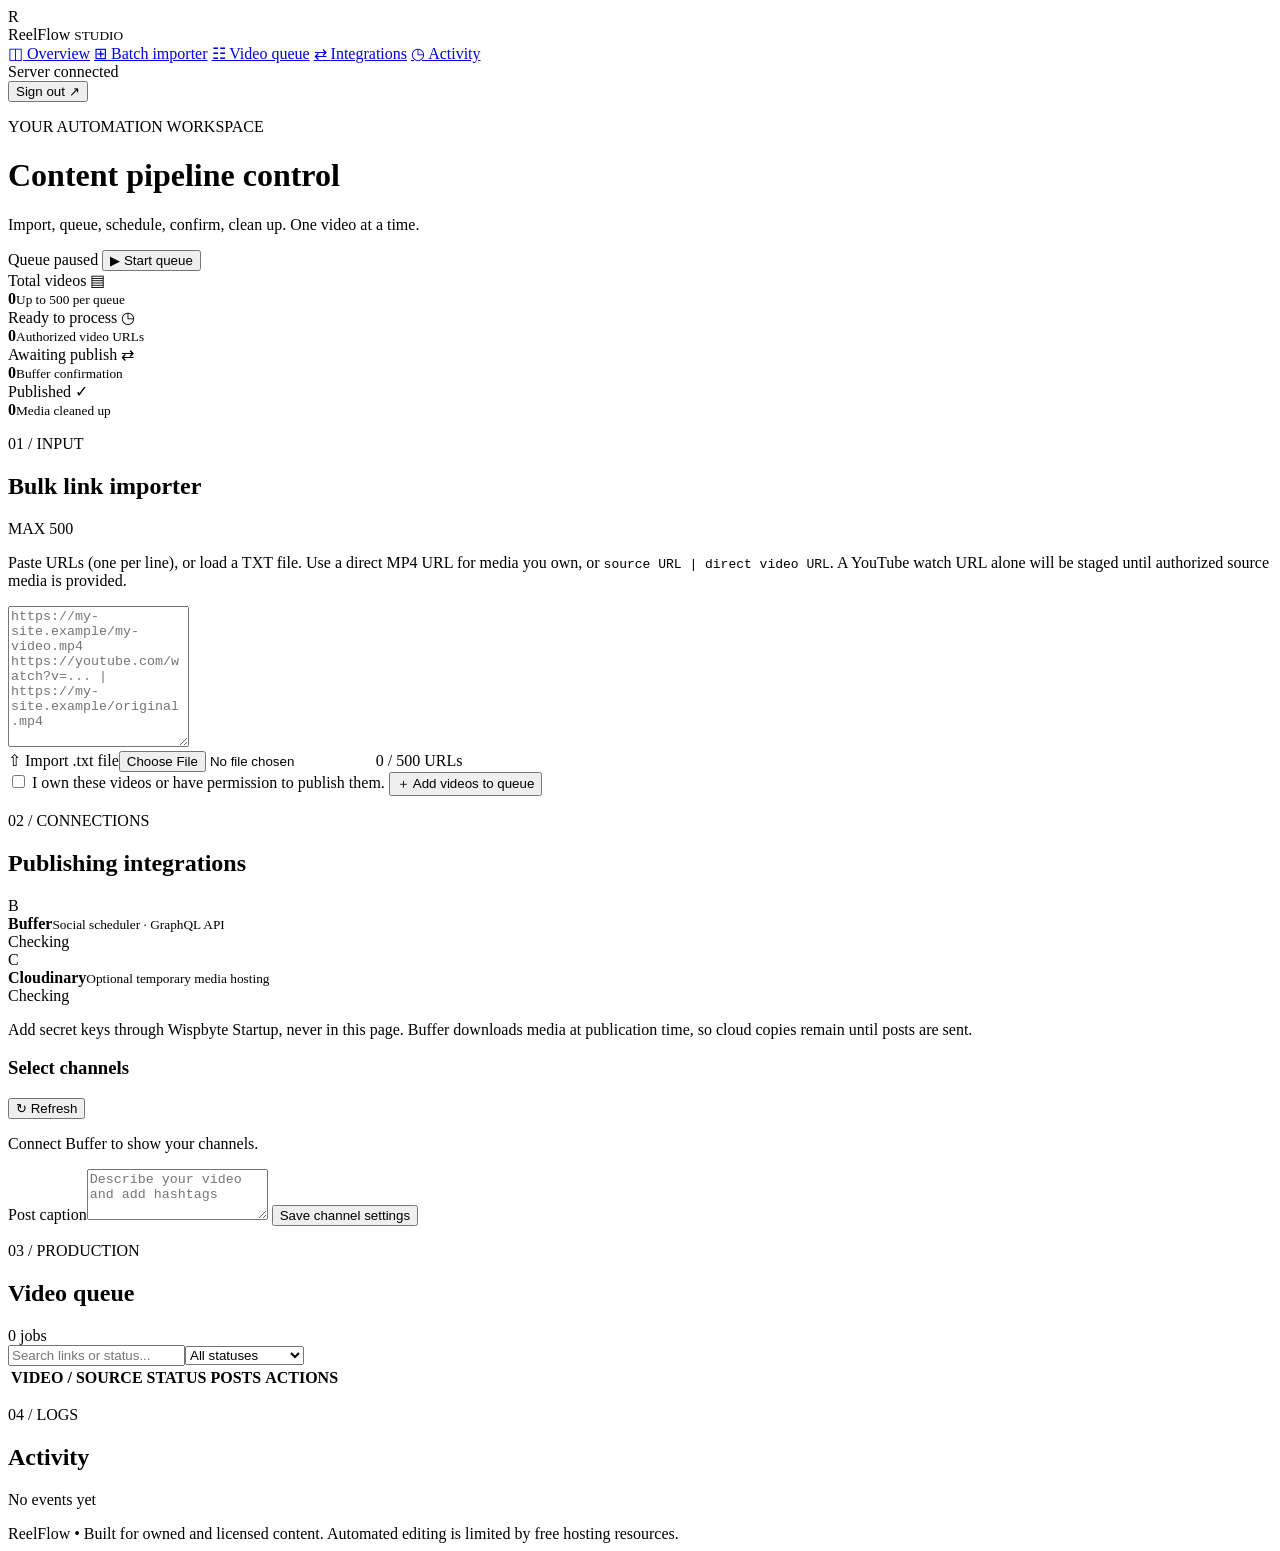
==== templates/index.html @ acba9e71 "Add ReelFlow responsive web dashboard layout" ====
<!doctype html>
<html lang="en">
<head>
<meta charset="utf-8"><meta name="viewport" content="width=device-width,initial-scale=1">
<meta name="csrf-token" content="{{ csrf }}">
<title>ReelFlow · Studio</title>
<link rel="stylesheet" href="/static/style.css">
<script src="/static/app.js" defer></script>
</head>
<body>
<div class="shell">
<aside class="sidebar">
  <div class="brand"><div class="logo">R</div><span>ReelFlow <small>STUDIO</small></span></div>
  <nav><a class="active" href="#overview">◫ <span>Overview</span></a>
    <a href="#import">⊞ <span>Batch importer</span></a>
    <a href="#queue">☷ <span>Video queue</span></a>
    <a href="#integrations">⇄ <span>Integrations</span></a>
    <a href="#activity">◷ <span>Activity</span></a></nav>
  <div class="aside-bottom"><div class="server"><span class="pulse"></span> Server connected</div>
  <form action="/logout" method="post"><button class="logout" type="submit">Sign out ↗</button></form></div>
</aside>
<main>
<header><div><p class="eyebrow">YOUR AUTOMATION WORKSPACE</p><h1 id="overview">Content pipeline <span class="gradient">control</span></h1>
<p class="muted">Import, queue, schedule, confirm, clean up. One video at a time.</p></div>
<div class="header-actions"><span id="mode" class="pill muted-pill">Queue paused</span>
<button id="toggle" class="primary" type="button">▶ Start queue</button></div></header>
<section class="stats">
<article><div class="stat-label">Total videos <span>▤</span></div><strong id="stat-total">0</strong><small>Up to 500 per queue</small></article>
<article><div class="stat-label">Ready to process <span>◷</span></div><strong id="stat-ready">0</strong><small>Authorized video URLs</small></article>
<article><div class="stat-label">Awaiting publish <span>⇄</span></div><strong id="stat-wait">0</strong><small>Buffer confirmation</small></article>
<article><div class="stat-label">Published <span>✓</span></div><strong id="stat-done">0</strong><small>Media cleaned up</small></article>
</section>
<div class="columns">
<section class="panel" id="import">
<div class="panel-title"><div><p class="eyebrow">01 / INPUT</p><h2>Bulk link importer</h2></div><span class="chip">MAX 500</span></div>
<p class="muted small">Paste URLs (one per line), or load a TXT file. Use a direct MP4 URL for media you own, or <code>source URL | direct video URL</code>. A YouTube watch URL alone will be staged until authorized source media is provided.</p>
<textarea id="links" rows="9" placeholder="https://my-site.example/my-video.mp4&#10;https://youtube.com/watch?v=... | https://my-site.example/original.mp4"></textarea>
<div class="file-row"><label class="file-btn" for="file">⇧ Import .txt file</label><input id="file" type="file" accept=".txt,.csv,text/plain">
<span id="line-count">0 / 500 URLs</span></div>
<label class="rights"><input id="rights" type="checkbox"> I own these videos or have permission to publish them.</label>
<button class="primary wide" id="add" type="button">＋ Add videos to queue</button>
</section>
<section class="panel" id="integrations">
<div class="panel-title"><div><p class="eyebrow">02 / CONNECTIONS</p><h2>Publishing integrations</h2></div></div>
<div class="integration"><div class="integ-icon">B</div><div><b>Buffer</b><small>Social scheduler · GraphQL API</small></div><span class="dot-badge" id="buffer-connection">Checking</span></div>
<div class="integration"><div class="integ-icon">C</div><div><b>Cloudinary</b><small>Optional temporary media hosting</small></div><span class="dot-badge" id="cloud-connection">Checking</span></div>
<p class="muted small">Add secret keys through Wispbyte Startup, never in this page. Buffer downloads media at publication time, so cloud copies remain until posts are sent.</p>
<div class="section-line"></div>
<div class="flex-between"><h3>Select channels</h3><button class="ghost" id="refresh-channels">↻ Refresh</button></div>
<div id="channels"><p class="muted small">Connect Buffer to show your channels.</p></div>
<label class="caption-label">Post caption<textarea id="caption" rows="3" placeholder="Describe your video and add hashtags"></textarea></label>
<button class="secondary wide" id="save-settings">Save channel settings</button>
</section>
</div>
<section class="panel queue-panel" id="queue">
<div class="panel-title"><div><p class="eyebrow">03 / PRODUCTION</p><h2>Video queue</h2></div><div class="pill" id="count-chip">0 jobs</div></div>
<div class="toolbar"><input id="search" placeholder="Search links or status..."><select id="filter"><option value="all">All statuses</option><option value="pending">Ready</option><option value="needs_source">Needs source</option><option value="awaiting_publish">Awaiting publish</option><option value="published">Published</option><option value="failed">Failed</option><option value="review">Needs review</option></select></div>
<div class="table-wrap"><table><thead><tr><th>VIDEO / SOURCE</th><th>STATUS</th><th>POSTS</th><th>ACTIONS</th></tr></thead><tbody id="jobs"></tbody></table></div>
</section>
<section class="panel" id="activity"><div class="panel-title"><div><p class="eyebrow">04 / LOGS</p><h2>Activity</h2></div></div><div id="events" class="events"><p class="muted">No events yet</p></div></section>
<footer>ReelFlow • Built for owned and licensed content. Automated editing is limited by free hosting resources.</footer>
</main></div>
<div id="toast" role="status" aria-live="polite"></div>
</body></html>
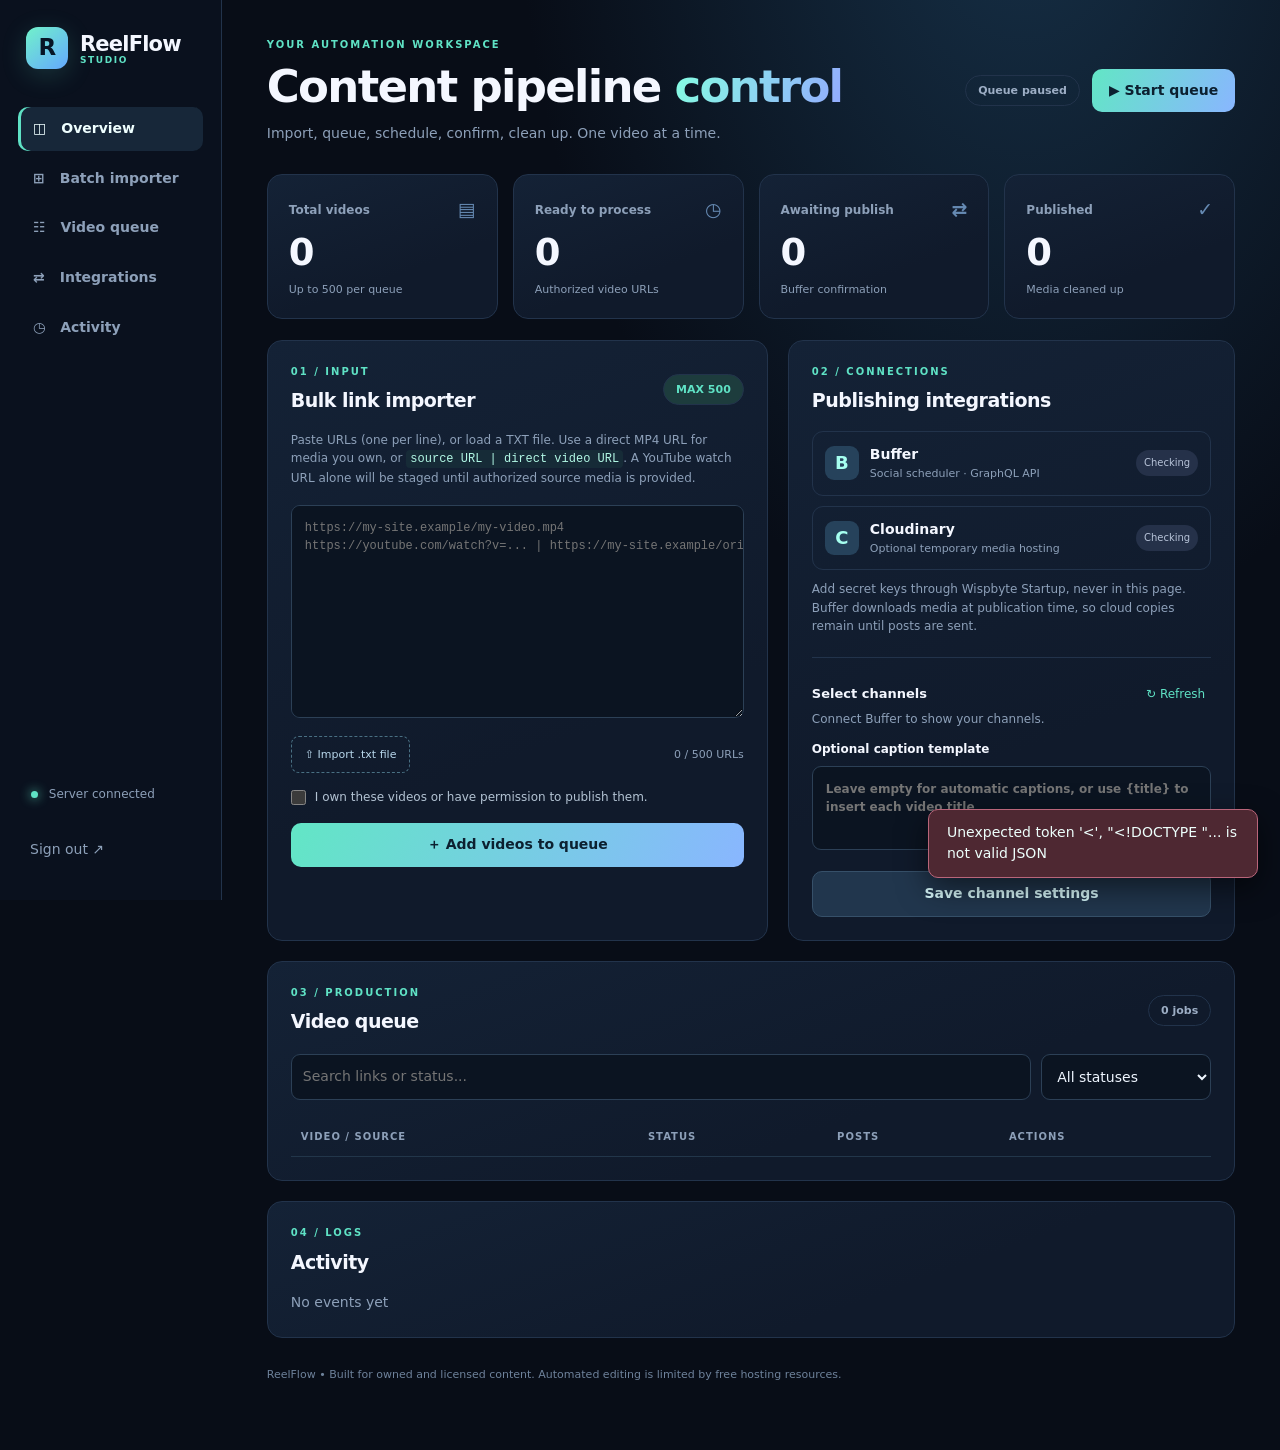
==== commit 9ae73e4e: "Use automatic caption defaults in templates/index.html" ====
--- a/templates/index.html
+++ b/templates/index.html
@@ -48,7 +48,7 @@
 <div class="section-line"></div>
 <div class="flex-between"><h3>Select channels</h3><button class="ghost" id="refresh-channels">↻ Refresh</button></div>
 <div id="channels"><p class="muted small">Connect Buffer to show your channels.</p></div>
-<label class="caption-label">Post caption<textarea id="caption" rows="3" placeholder="Describe your video and add hashtags"></textarea></label>
+<label class="caption-label">Optional caption template<textarea id="caption" rows="3" placeholder="Leave empty for automatic captions, or use {title} to insert each video title"></textarea></label>
 <button class="secondary wide" id="save-settings">Save channel settings</button>
 </section>
 </div>
--- a/static/style.css
+++ b/static/style.css
@@ -0,0 +1 @@
+:root{color-scheme:dark;--bg:#080d17;--panel:#111b2b;--line:#22334b;--muted:#8da0b9;--text:#f4f7ff;--accent:#5fe2c5;--blue:#7aaaff}*{box-sizing:border-box}html{scroll-behavior:smooth}body{margin:0;background:radial-gradient(ellipse at 80% -10%,#163047 0,transparent 35%),var(--bg);color:var(--text);font:14px/1.55 Inter,system-ui,-apple-system,BlinkMacSystemFont,"Segoe UI",sans-serif}button,input,textarea,select{font:inherit}button{cursor:pointer;transition:.16s ease}button:disabled{opacity:.48;cursor:not-allowed}button:hover:not(:disabled){filter:brightness(1.14)}.shell{display:grid;grid-template-columns:222px minmax(0,1fr);min-height:100vh}.sidebar{position:sticky;top:0;height:100vh;border-right:1px solid var(--line);padding:27px 18px;display:flex;flex-direction:column;background:#0a111e}.brand{display:flex;align-items:center;gap:12px;font-size:21px;font-weight:800;letter-spacing:-.8px;padding:0 8px 38px}.brand small{font-size:9px;letter-spacing:1.6px;color:var(--accent);display:block;margin-top:-6px}.logo{display:grid;place-items:center;width:42px;height:42px;border-radius:12px;background:linear-gradient(140deg,#71f2ca,#64a8ff);color:#071526;font-weight:900;font-size:23px;box-shadow:0 6px 26px #5fe2c52c}.logo.big{width:52px;height:52px;margin:0 auto 14px}.sidebar nav{display:grid;gap:6px}.sidebar a{display:flex;gap:15px;padding:11px 15px;border-radius:10px;color:var(--muted);text-decoration:none;font-weight:600}.sidebar a:hover,.sidebar a.active{background:#172739;color:#efffff}.sidebar a.active{box-shadow:inset 3px 0 var(--accent)}.aside-bottom{margin-top:auto;display:grid;gap:15px}.server{color:var(--muted);font-size:12px;padding:9px 13px}.pulse{display:inline-block;background:var(--accent);width:7px;height:7px;border-radius:50%;margin-right:7px;box-shadow:0 0 11px var(--accent)}.logout,.ghost{background:transparent;border:0;color:var(--muted)}.logout{width:100%;text-align:left;padding:12px}.ghost{font-size:12px;color:var(--accent);padding:6px}main{padding:37px clamp(18px,3.5vw,58px);max-width:1640px;width:100%;margin:auto}header{display:flex;align-items:center;justify-content:space-between;gap:20px;margin-bottom:30px}.eyebrow{letter-spacing:2px;font-weight:800;font-size:10px;color:var(--accent);margin:0 0 7px}h1{font-size:clamp(28px,3.8vw,45px);letter-spacing:-1.7px;line-height:1.18;margin:0 0 10px}h2{font-size:19px;letter-spacing:-.5px;margin:0}h3{font-size:13px;margin:0}.gradient{background:linear-gradient(110deg,#85ffe2,#93aaff);-webkit-background-clip:text;background-clip:text;color:transparent}.muted{color:var(--muted);margin:0}.small{font-size:12px}.header-actions{display:flex;align-items:center;gap:12px}.pill,.chip{border:1px solid var(--line);color:#9daec5;border-radius:30px;font-size:11px;font-weight:800;padding:6px 12px;white-space:nowrap}.chip{color:var(--accent);background:#1d3c3d}.running-pill{background:#12483e;color:#79f2d3}.primary,.secondary{border:0;border-radius:10px;padding:11px 17px;font-weight:800;white-space:nowrap}.primary{background:linear-gradient(115deg,#62e6c5,#89b6ff);color:#0c2030}.secondary{background:#21364d;color:#d6f7fa;border:1px solid #365069}.wide{width:100%;margin-top:16px}.stats{display:grid;grid-template-columns:repeat(4,minmax(0,1fr));gap:15px;margin:0 0 21px}.stats article,.panel{border:1px solid var(--line);border-radius:15px;background:linear-gradient(160deg,#142236,#101a2b 65%)}.stats article{padding:20px 21px;display:flex;flex-direction:column;gap:4px}.stat-label{display:flex;align-items:center;justify-content:space-between;color:var(--muted);font-weight:650;font-size:12px}.stat-label span{font-size:19px;color:#668ab3}.stats strong{font-size:37px;letter-spacing:-1.5px;line-height:1.3}.stats small{font-size:11px;color:var(--muted)}.columns{display:grid;grid-template-columns:1.12fr 1fr;gap:20px}.panel{padding:23px;margin-bottom:20px;min-width:0}.panel-title{display:flex;justify-content:space-between;align-items:center;gap:16px;margin-bottom:15px}code{color:#b2f8e5;font-size:12px;background:#162b37;padding:2px 4px;border-radius:4px}textarea,input,select{width:100%;background:#0b1421;border:1px solid #2c4056;border-radius:9px;color:#eff6ff;outline:none}textarea{padding:13px;resize:vertical;min-height:76px}input,select{padding:11px}textarea:focus,input:focus,select:focus{border-color:#67d8c0;box-shadow:0 0 0 2px #67d8c01b}#links{margin-top:17px;min-height:213px;font-family:ui-monospace,monospace;font-size:12px;white-space:pre}.file-row{display:flex;align-items:center;justify-content:space-between;gap:8px;margin-top:12px;color:var(--muted);font-size:11px}.file-row input{display:none}.file-btn{border:1px dashed #497083;color:#b8d7ec;border-radius:8px;padding:9px 13px;cursor:pointer}.rights{display:flex;align-items:flex-start;gap:9px;margin:15px 0 0;font-size:12px;color:#b3c3d3}.rights input{width:15px;height:15px;accent-color:var(--accent);margin:2px 0 0;flex:none}.integration{display:flex;align-items:center;gap:11px;border:1px solid var(--line);border-radius:11px;padding:12px;margin:10px 0}.integ-icon{width:34px;height:34px;border-radius:9px;display:grid;place-items:center;background:#26425b;font-weight:900;font-size:18px;color:#a6fff0}.integration>div:nth-child(2){flex:1}.integration b,.integration small{display:block}.integration small{font-size:11px;color:var(--muted)}.dot-badge{border-radius:20px;background:#253149;color:#b7c3d8;font-size:10px;padding:5px 8px}.dot-badge.good{background:#164139;color:#6af0c3}.section-line{border-bottom:1px solid var(--line);margin:21px 0}.flex-between{display:flex;align-items:center;justify-content:space-between}.caption-label{font-size:12px;font-weight:700;display:block;margin-top:12px}.caption-label textarea{margin-top:7px}.channel{display:flex;align-items:center;gap:9px;margin-top:10px;padding:10px;background:#0c1928;border-radius:9px;color:#ccdce8}.channel input{width:auto;accent-color:var(--accent)}.channel small{display:block;color:#7e98b3}.toolbar{display:flex;gap:10px;margin:17px 0}.toolbar input{flex:1}.toolbar select{width:170px}.table-wrap{overflow:auto}table{width:100%;border-collapse:collapse;text-align:left}th{color:#8da0b9;letter-spacing:1px;font-size:10px;font-weight:750}td,th{padding:12px 10px;border-bottom:1px solid #22364a}td{font-size:12px}td:first-child{max-width:350px;word-break:break-all}.status{border-radius:20px;font-size:10px;font-weight:750;padding:6px 9px;display:inline-block;background:#283346;color:#d2dbe7}.status.published{background:#173c36;color:#81e7bc}.status.pending{background:#1b344b;color:#9acaff}.status.awaiting_publish,.status.cleanup{background:#41361d;color:#ffdb8c}.status.failed,.status.review{background:#49292d;color:#ffabb2}.row-actions{display:flex;gap:7px;align-items:center}.mini{background:#213147;border:1px solid #36506b;padding:6px 9px;color:#d5eaf8;border-radius:7px;font-size:11px}.source-url{color:#e7f2fb}.subtext{color:#829bb3;font-size:11px;display:block;margin-top:4px}.events{display:grid;gap:10px}.event{display:flex;justify-content:space-between;gap:13px;padding:10px 0;border-bottom:1px solid #1d3045}.event small{color:var(--muted);white-space:nowrap}.empty{text-align:center;padding:30px;color:var(--muted)}footer{padding:8px 0 30px;color:#6e829b;font-size:11px}#toast{position:fixed;bottom:22px;right:22px;padding:12px 18px;border-radius:10px;background:#284b50;border:1px solid #499a9c;color:#edfffc;box-shadow:0 10px 30px #0008;max-width:330px;display:none;z-index:10}#toast.error{background:#4e2832;border-color:#b9657a}.auth{min-height:100vh;display:grid;place-items:center;padding:22px}.login-card{max-width:420px;width:100%;border-radius:20px;border:1px solid var(--line);background:#121f31;padding:36px;text-align:center}.login-card h1{font-size:26px}.login-card p{color:var(--muted);margin:7px 0 25px}.login-card label{text-align:left;display:block;font-size:12px}.login-card input{display:block;margin:8px 0 15px}.login-card button{width:100%}.login-card .error{color:#ff98a8}@media(max-width:1100px){.columns{grid-template-columns:1fr}.stats{grid-template-columns:repeat(2,1fr)}}@media(max-width:730px){.shell{grid-template-columns:1fr}.sidebar{position:relative;height:auto;padding:14px 16px;border-bottom:1px solid var(--line);border-right:0}.brand{padding:0 0 12px;font-size:19px}.sidebar nav{display:flex;overflow:auto}.sidebar nav a{padding:8px 10px;white-space:nowrap;font-size:12px}.sidebar nav a span{display:none}.aside-bottom{display:none}main{padding:22px 14px}header{align-items:flex-start;flex-direction:column;margin-bottom:20px}.header-actions{width:100%;justify-content:space-between}.panel{padding:17px}.stats{gap:9px}.stats article{padding:14px}.stats strong{font-size:31px}.toolbar{flex-direction:column}.toolbar select{width:100%}td{min-width:105px}td:first-child{min-width:190px}.event{flex-direction:column;gap:3px}}
